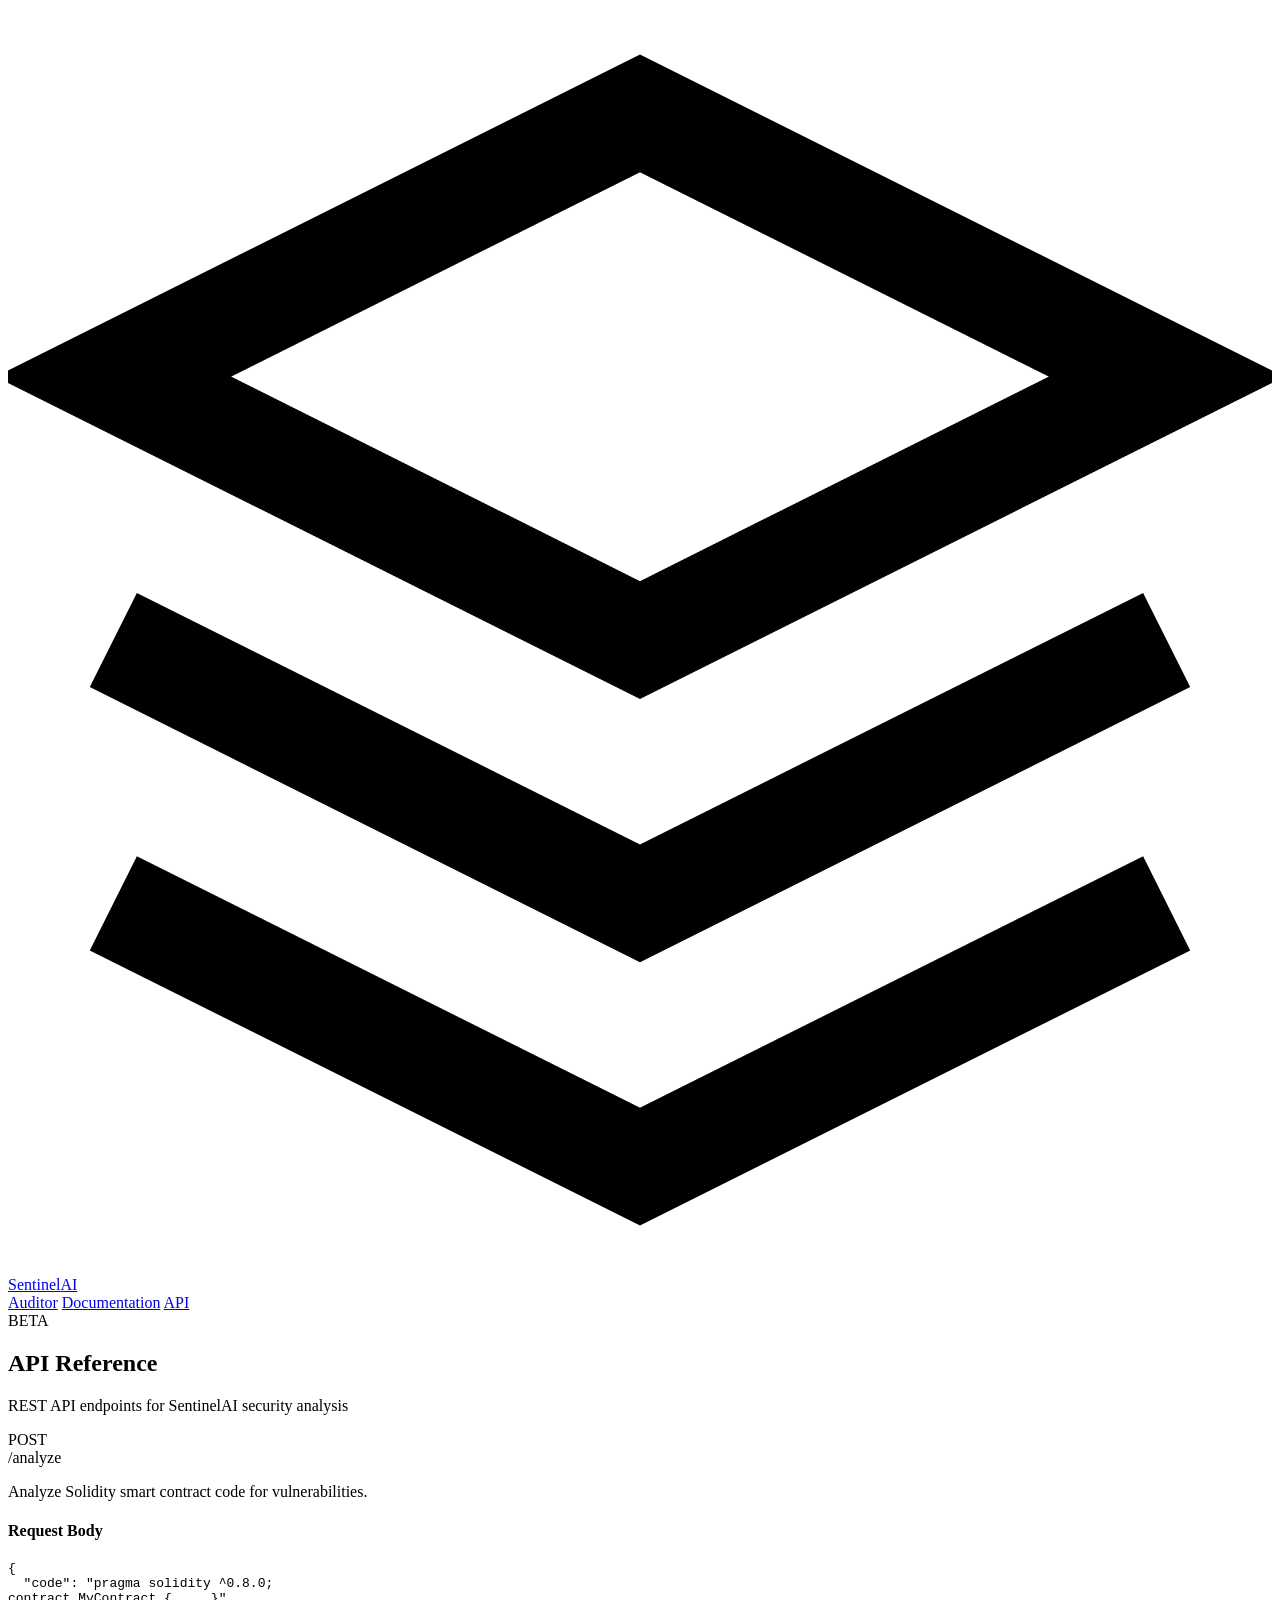
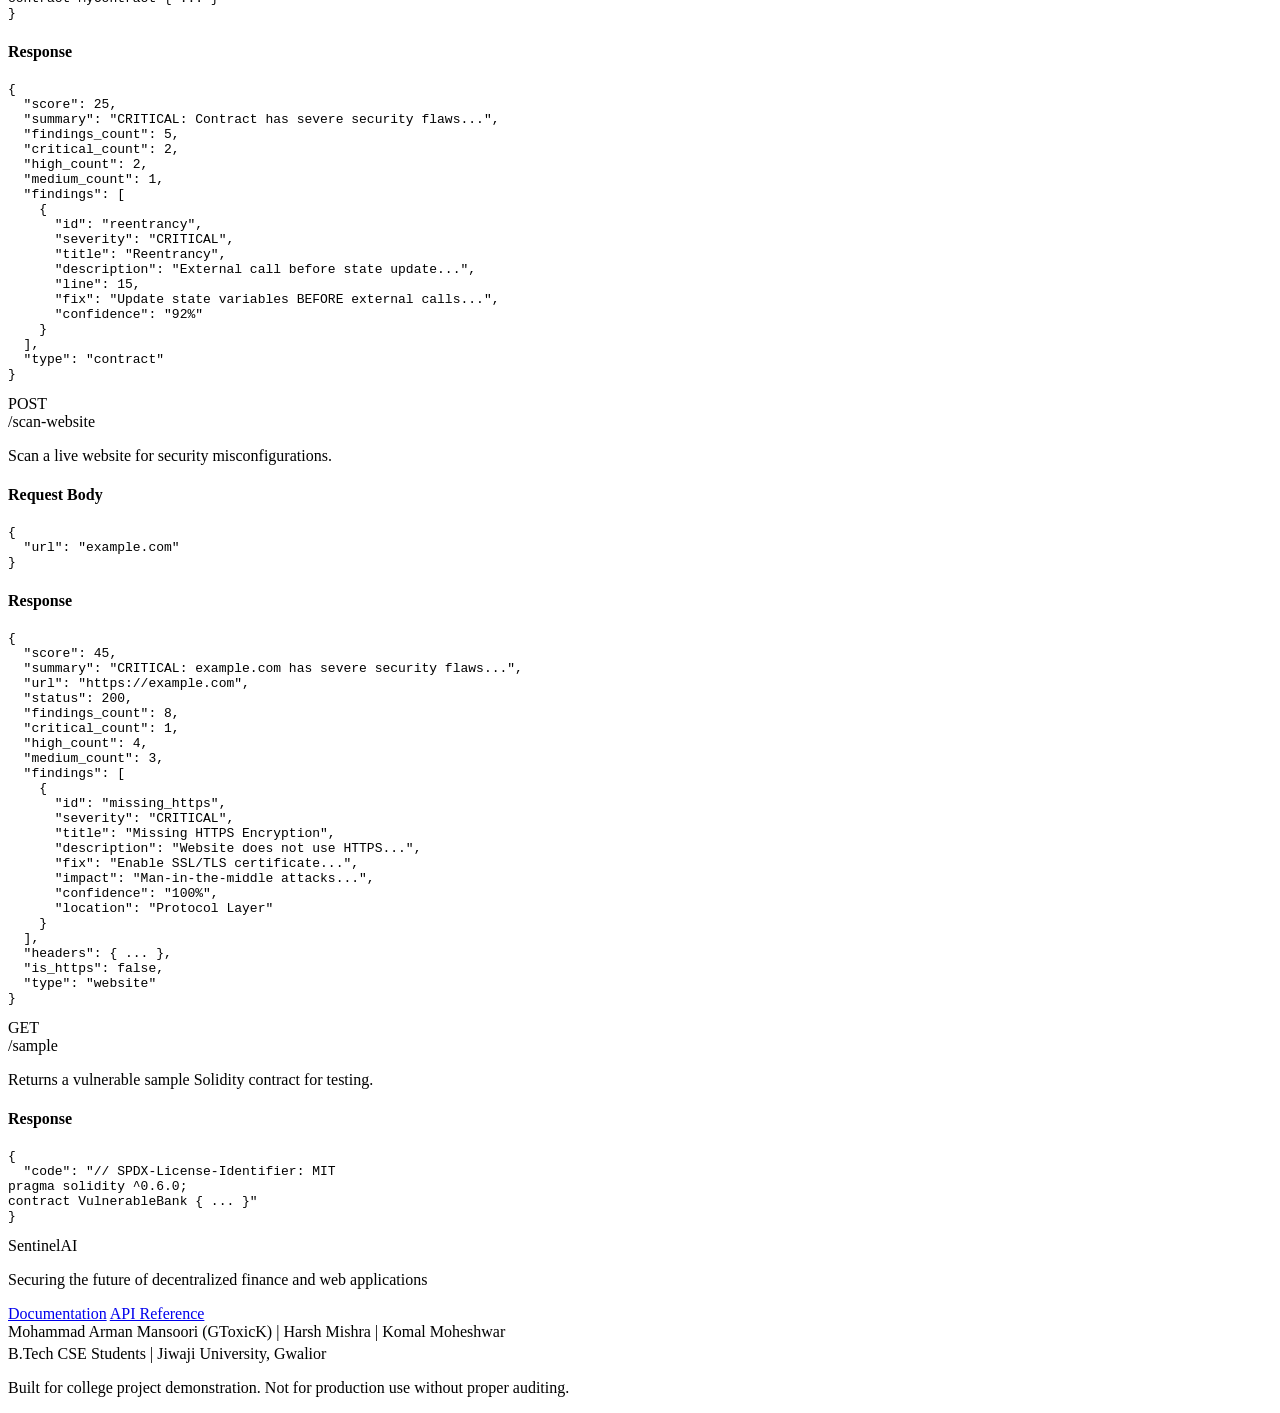
==== templates/api_reference.html @ 43101bdb "Initial commit" ====
<!DOCTYPE html>
<html lang="en">
<head>
    <meta charset="UTF-8">
    <meta name="viewport" content="width=device-width, initial-scale=1.0">
    <title>API Reference - SentinelAI</title>
    <link href="https://fonts.googleapis.com/css2?family=JetBrains+Mono:wght@400;500;600;700&family=Inter:wght@300;400;500;600;700;800&display=swap" rel="stylesheet">
    <link rel="stylesheet" href="{{ url_for('static', filename='css/style.css') }}">
</head>
<body>
    <div class="bg-animation">
        <div class="grid-overlay"></div>
        <div class="glow-orb orb-1"></div>
        <div class="glow-orb orb-2"></div>
        <div class="glow-orb orb-3"></div>
    </div>

    <nav class="navbar">
        <div class="nav-brand">
            <div class="logo-icon">
                <svg viewBox="0 0 24 24" fill="none" stroke="currentColor" stroke-width="2">
                    <path d="M12 2L2 7l10 5 10-5-10-5z"/>
                    <path d="M2 17l10 5 10-5"/>
                    <path d="M2 12l10 5 10-5"/>
                </svg>
            </div>
            <a href="/" class="logo-text-link"><span class="logo-text">Sentinel<span class="logo-accent">AI</span></span></a>
        </div>
        <div class="nav-links">
            <a href="/" class="nav-link">Auditor</a>
            <a href="/docs" class="nav-link">Documentation</a>
            <a href="/api" class="nav-link active">API</a>
            <div class="nav-badge">BETA</div>
        </div>
    </nav>

    <main class="main-container">
        <section class="doc-section">
            <h1 class="doc-title">API Reference</h1>
            <p class="doc-subtitle">REST API endpoints for SentinelAI security analysis</p>

            <div class="api-endpoint">
                <div class="api-method">POST</div>
                <div class="api-path">/analyze</div>
                <p class="api-desc">Analyze Solidity smart contract code for vulnerabilities.</p>

                <div class="api-section">
                    <h4>Request Body</h4>
                    <pre class="api-code">{
  "code": "pragma solidity ^0.8.0;
contract MyContract { ... }"
}</pre>
                </div>

                <div class="api-section">
                    <h4>Response</h4>
                    <pre class="api-code">{
  "score": 25,
  "summary": "CRITICAL: Contract has severe security flaws...",
  "findings_count": 5,
  "critical_count": 2,
  "high_count": 2,
  "medium_count": 1,
  "findings": [
    {
      "id": "reentrancy",
      "severity": "CRITICAL",
      "title": "Reentrancy",
      "description": "External call before state update...",
      "line": 15,
      "fix": "Update state variables BEFORE external calls...",
      "confidence": "92%"
    }
  ],
  "type": "contract"
}</pre>
                </div>
            </div>

            <div class="api-endpoint">
                <div class="api-method post">POST</div>
                <div class="api-path">/scan-website</div>
                <p class="api-desc">Scan a live website for security misconfigurations.</p>

                <div class="api-section">
                    <h4>Request Body</h4>
                    <pre class="api-code">{
  "url": "example.com"
}</pre>
                </div>

                <div class="api-section">
                    <h4>Response</h4>
                    <pre class="api-code">{
  "score": 45,
  "summary": "CRITICAL: example.com has severe security flaws...",
  "url": "https://example.com",
  "status": 200,
  "findings_count": 8,
  "critical_count": 1,
  "high_count": 4,
  "medium_count": 3,
  "findings": [
    {
      "id": "missing_https",
      "severity": "CRITICAL",
      "title": "Missing HTTPS Encryption",
      "description": "Website does not use HTTPS...",
      "fix": "Enable SSL/TLS certificate...",
      "impact": "Man-in-the-middle attacks...",
      "confidence": "100%",
      "location": "Protocol Layer"
    }
  ],
  "headers": { ... },
  "is_https": false,
  "type": "website"
}</pre>
                </div>
            </div>

            <div class="api-endpoint">
                <div class="api-method get">GET</div>
                <div class="api-path">/sample</div>
                <p class="api-desc">Returns a vulnerable sample Solidity contract for testing.</p>

                <div class="api-section">
                    <h4>Response</h4>
                    <pre class="api-code">{
  "code": "// SPDX-License-Identifier: MIT
pragma solidity ^0.6.0;
contract VulnerableBank { ... }"
}</pre>
                </div>
            </div>
        </section>
    </main>

    <footer class="footer">
        <div class="footer-content">
            <div class="footer-brand">
                <span class="logo-text">Sentinel<span class="logo-accent">AI</span></span>
                <p>Securing the future of decentralized finance and web applications</p>
            </div>
            <div class="footer-links">
                <a href="/docs">Documentation</a>
                <a href="/api">API Reference</a>
            </div>
        </div>
        <div class="footer-bottom">
                        <div class="footer-credits">
                <div class="credit-main">
                    <span class="credit-name">Mohammad Arman Mansoori (GToxicK)</span>
                    <span class="credit-separator">|</span>
                    <span class="credit-name">Harsh Mishra</span>
                    <span class="credit-separator">|</span>
                    <span class="credit-name">Komal Moheshwar</span>
                </div>
                <div class="credit-main" style="margin-top: 0.25rem;">
                    <span class="credit-role">B.Tech CSE Students</span>
                    <span class="credit-separator">|</span>
                    <span class="credit-uni">Jiwaji University, Gwalior</span>
                </div>
                <p class="credit-note">Built for college project demonstration. Not for production use without proper auditing.</p>
            </div>
    </footer>
</body>
</html>
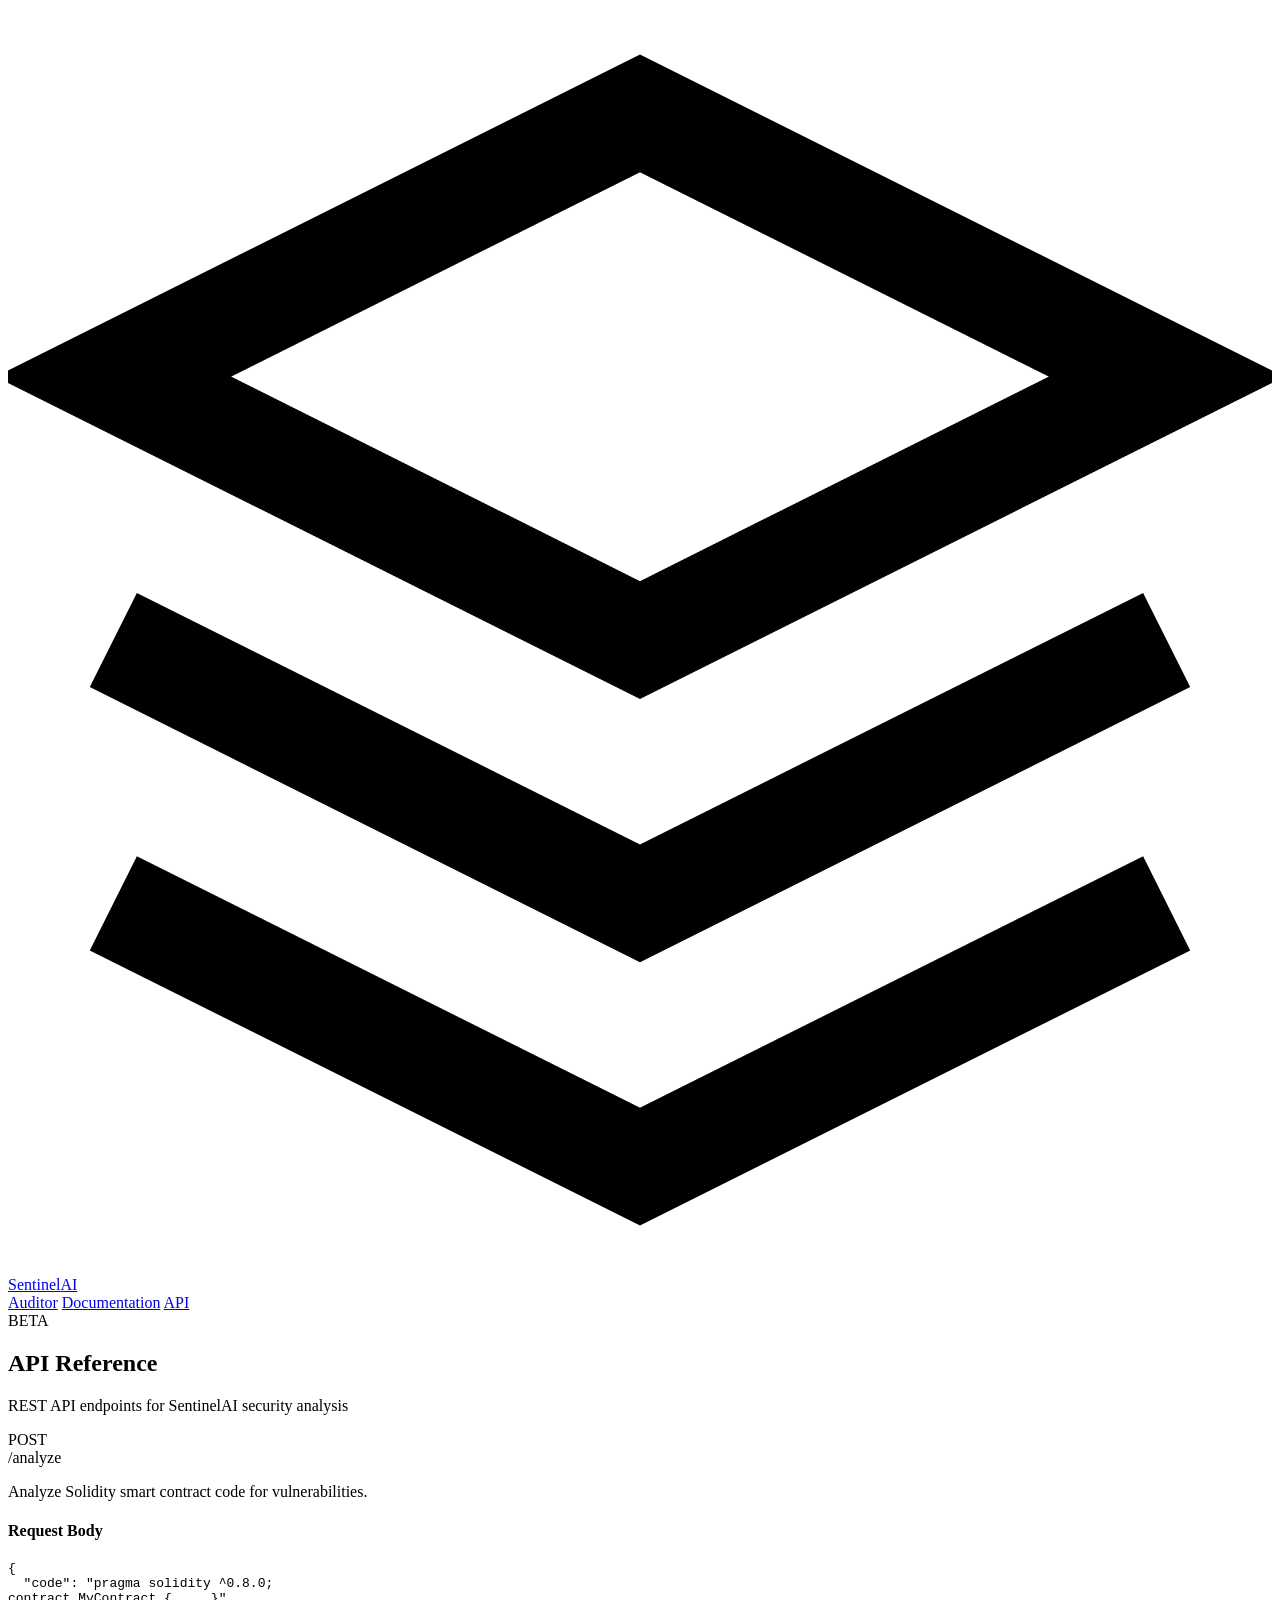
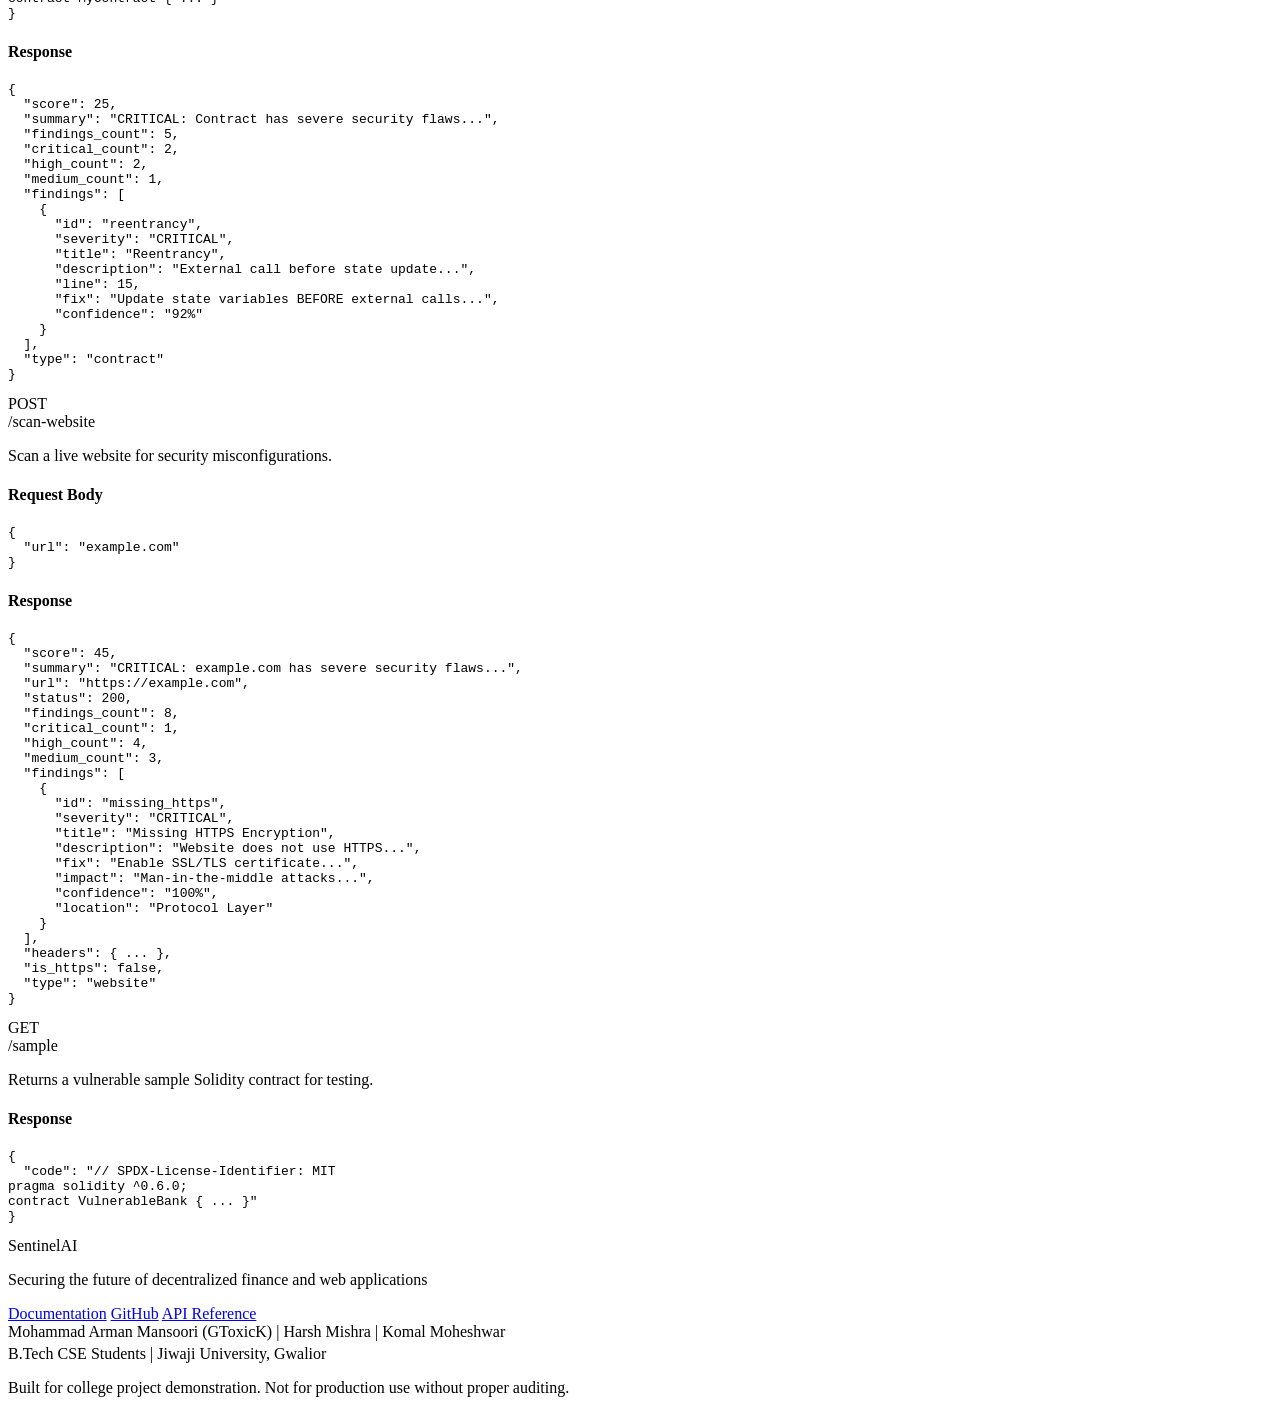
==== commit 1b0f250a: "Updated project" ====
--- a/templates/api_reference.html
+++ b/templates/api_reference.html
@@ -142,9 +142,10 @@
                 <span class="logo-text">Sentinel<span class="logo-accent">AI</span></span>
                 <p>Securing the future of decentralized finance and web applications</p>
             </div>
-            <div class="footer-links">
-                <a href="/docs">Documentation</a>
-                <a href="/api">API Reference</a>
+                        <div class="footer-links">
+                <a href="https://www.geeksforgeeks.org/social-science/types-of-resources/" target="_blank">Documentation</a>
+                <a href="https://github.com/mrArman007/Sentinelai" target="_blank">GitHub</a>
+                <a href="https://en.wikipedia.org/wiki/API" target="_blank">API Reference</a>
             </div>
         </div>
         <div class="footer-bottom">
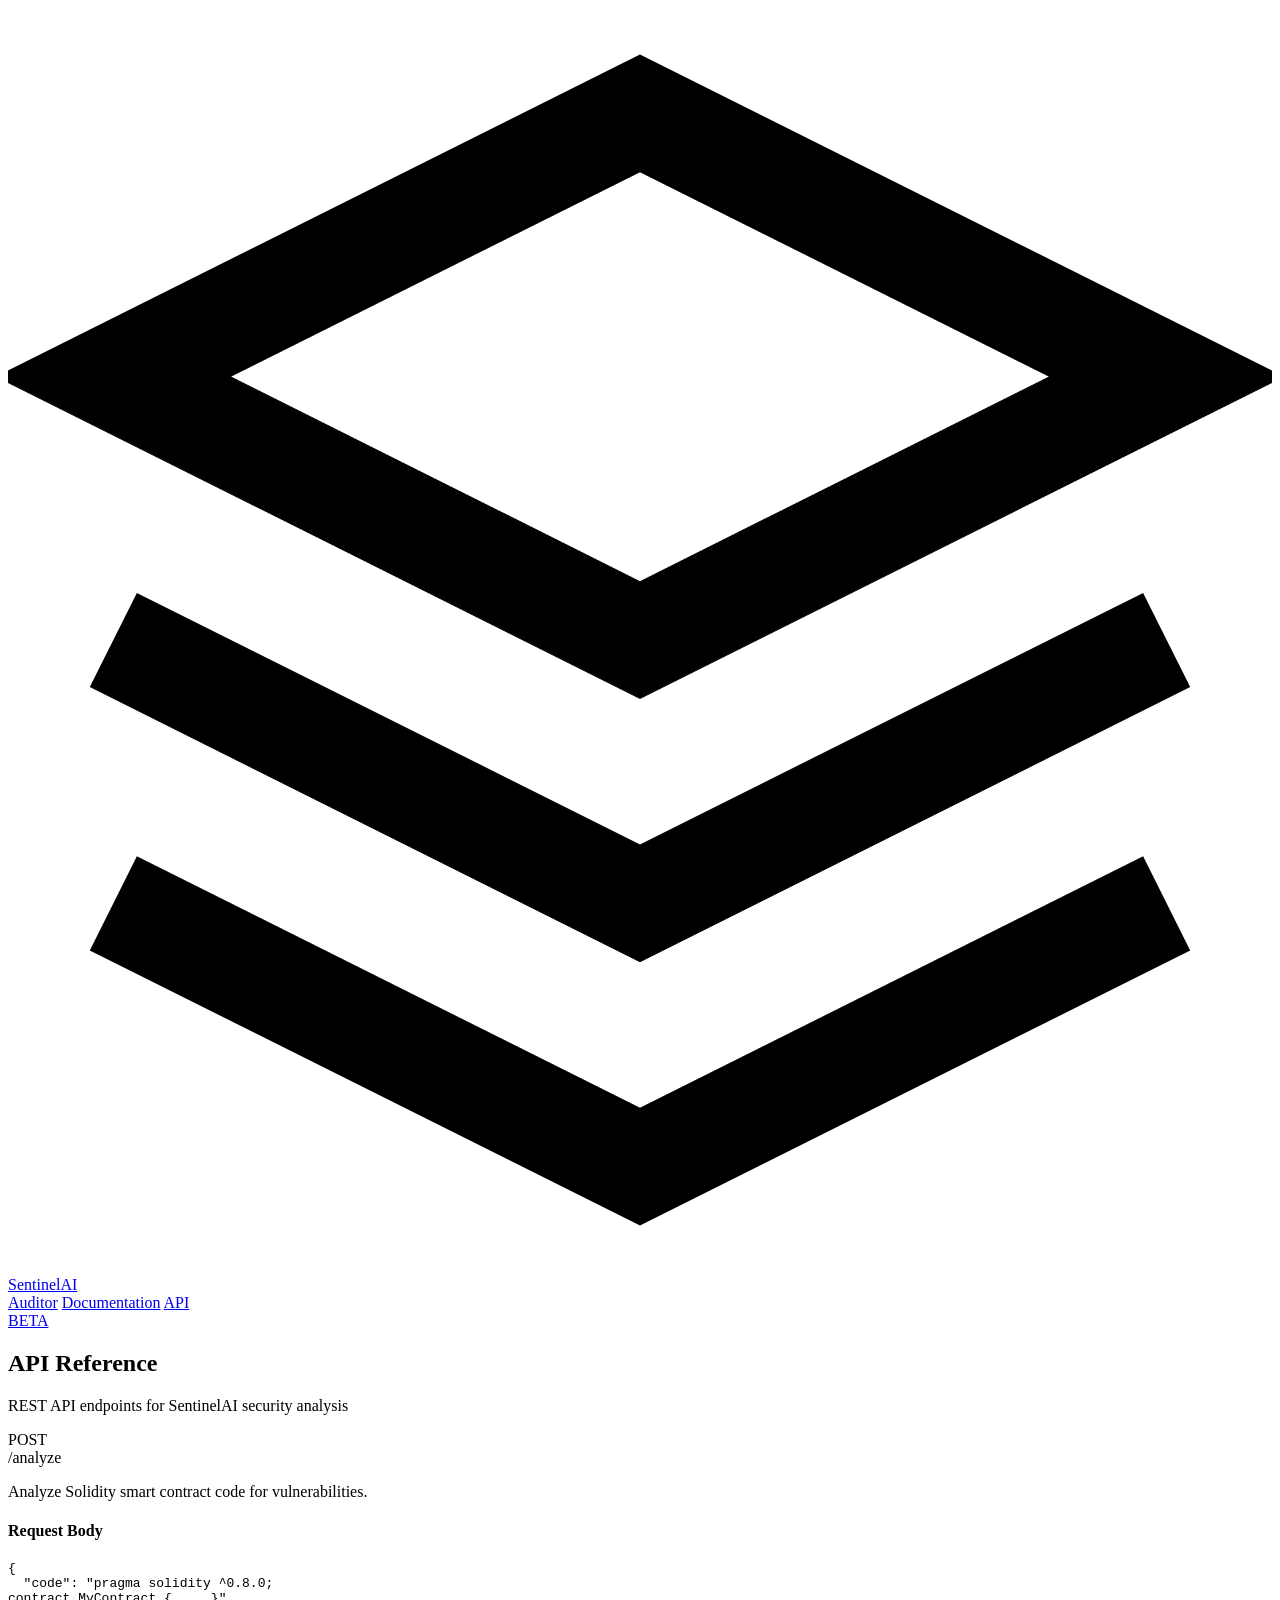
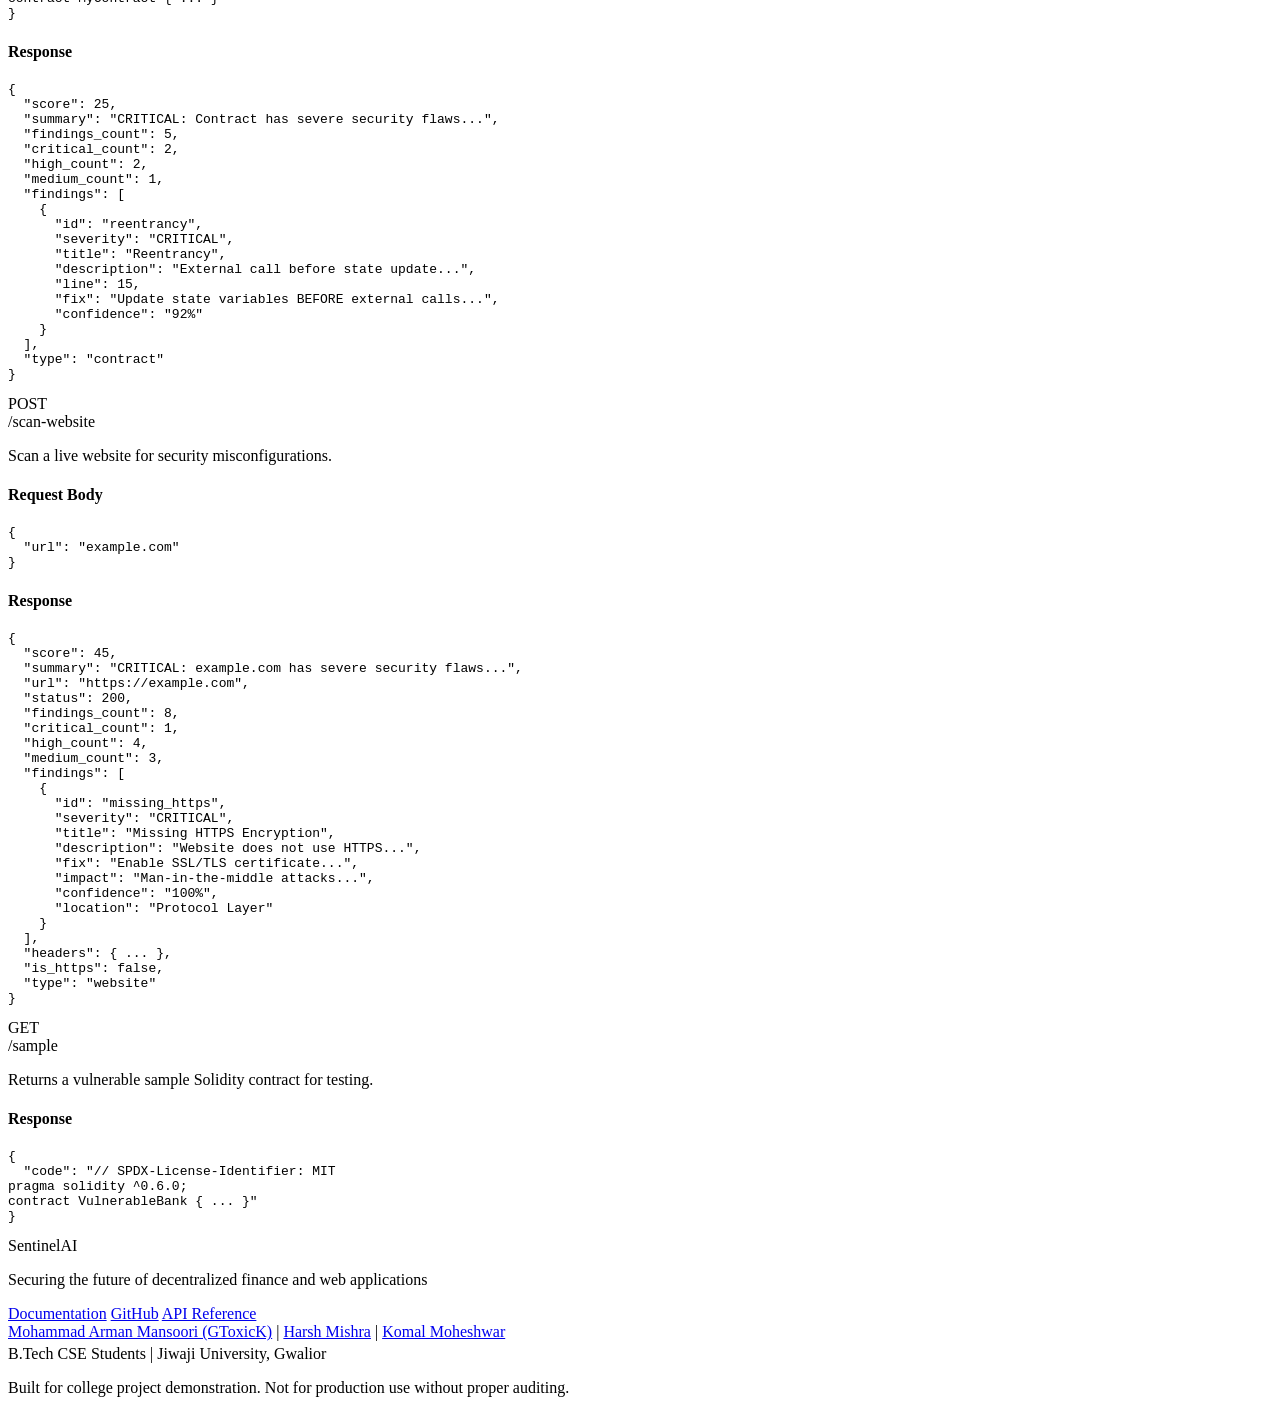
==== commit b8eabd1e: "Updated website links and UI" ====
--- a/templates/api_reference.html
+++ b/templates/api_reference.html
@@ -27,10 +27,10 @@
             <a href="/" class="logo-text-link"><span class="logo-text">Sentinel<span class="logo-accent">AI</span></span></a>
         </div>
         <div class="nav-links">
-            <a href="/" class="nav-link">Auditor</a>
-            <a href="/docs" class="nav-link">Documentation</a>
-            <a href="/api" class="nav-link active">API</a>
-            <div class="nav-badge">BETA</div>
+            <a href="/" class="nav-link"><a href="https://www.instagram.com/armaan_mansooori" target="_blank" class="nav-ext">Auditor</a></a>
+            <a href="/docs" class="nav-link"><a href="https://www.geeksforgeeks.org/social-science/types-of-resources/" target="_blank" class="nav-ext">Documentation</a></a>
+            <a href="/api" class="nav-link active"><a href="https://en.wikipedia.org/wiki/API" target="_blank" class="nav-ext">API</a></a>
+            <div class="nav-badge"><a href="https://temp-mail.org/en/" target="_blank" class="nav-ext">BETA</a></div>
         </div>
     </nav>
 
@@ -143,7 +143,7 @@
                 <p>Securing the future of decentralized finance and web applications</p>
             </div>
                         <div class="footer-links">
-                <a href="https://www.geeksforgeeks.org/social-science/types-of-resources/" target="_blank">Documentation</a>
+                <a href="https://www.geeksforgeeks.org/social-science/types-of-resources/" target="_blank"><a href="https://www.geeksforgeeks.org/social-science/types-of-resources/" target="_blank" class="nav-ext">Documentation</a></a>
                 <a href="https://github.com/mrArman007/Sentinelai" target="_blank">GitHub</a>
                 <a href="https://en.wikipedia.org/wiki/API" target="_blank">API Reference</a>
             </div>
@@ -151,11 +151,11 @@
         <div class="footer-bottom">
                         <div class="footer-credits">
                 <div class="credit-main">
-                    <span class="credit-name">Mohammad Arman Mansoori (GToxicK)</span>
+                    <a class="credit-name" href="https://www.instagram.com/armaan_mansooori?igsh=MTV2OW14YXN6a3lncg%3D%3D&utm_source=qr" target="_blank">Mohammad Arman Mansoori (GToxicK)</a>
                     <span class="credit-separator">|</span>
-                    <span class="credit-name">Harsh Mishra</span>
+                    <a class="credit-name" href="https://www.instagram.com/_harxsh6_?igsh=aG1rb3Jyenpta3Vm" target="_blank">Harsh Mishra</a>
                     <span class="credit-separator">|</span>
-                    <span class="credit-name">Komal Moheshwar</span>
+                    <a class="credit-name" href="https://www.instagram.com/komal_moheshwar?igsh=bmI5b3NnYjdrcnFr" target="_blank">Komal Moheshwar</a>
                 </div>
                 <div class="credit-main" style="margin-top: 0.25rem;">
                     <span class="credit-role">B.Tech CSE Students</span>
